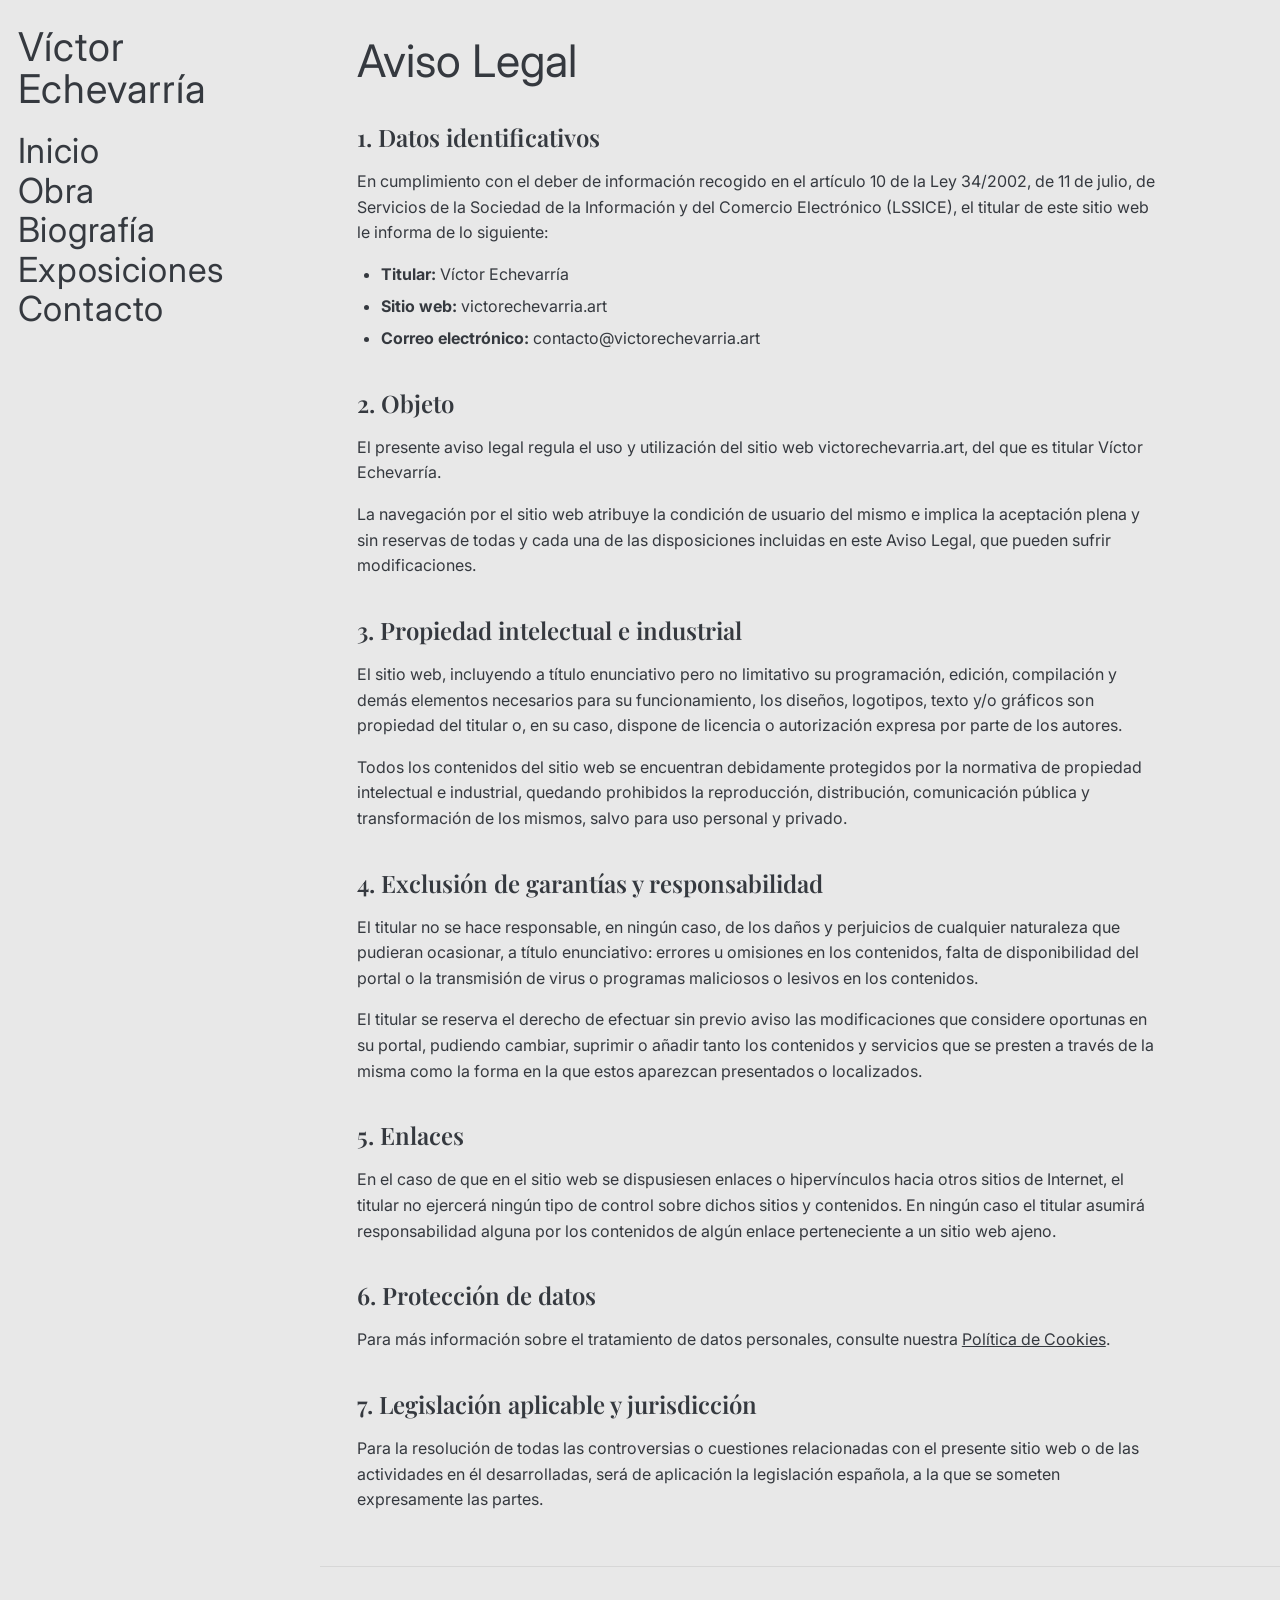
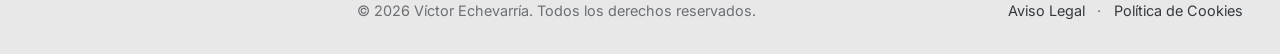
==== aviso-legal.html @ b408d559 "aviso legal y cookies" ====
<!doctype html>
<html lang="es">
<head>
  <meta charset="utf-8">
  <meta name="viewport" content="width=device-width, initial-scale=1">
  <title>Aviso Legal | Víctor Echevarría</title>
  <meta name="description" content="Aviso legal del sitio web de Víctor Echevarría.">
  <link rel="preconnect" href="https://fonts.googleapis.com">
  <link rel="preconnect" href="https://fonts.gstatic.com" crossorigin>
  <link href="https://fonts.googleapis.com/css2?family=Inter:wght@300;400;500&family=Playfair+Display:wght@500;700&display=swap" rel="stylesheet">
  <link rel="stylesheet" href="styles.css">
</head>
<body class="inner-page">
  <header class="site-header" id="top">
    <a class="brand" href="index.html" aria-label="Ir al inicio">
      <span class="brand-main">Víctor Echevarría</span>
    </a>

    <button class="menu-toggle" aria-expanded="false" aria-controls="menu">Menú</button>

    <nav id="menu" class="menu" aria-label="Principal">
      <a href="index.html">Inicio</a>
      <a href="obra.html">Obra</a>
      <a href="biografia.html">Biografía</a>
      <a href="exposiciones.html">Exposiciones</a>
      <a href="contacto.html">Contacto</a>
    </nav>
  </header>

  <main>
    <section class="section page-content legal-content">
      <h1 class="page-title">Aviso Legal</h1>
      
      <h2>1. Datos identificativos</h2>
      <p>En cumplimiento con el deber de información recogido en el artículo 10 de la Ley 34/2002, de 11 de julio, de Servicios de la Sociedad de la Información y del Comercio Electrónico (LSSICE), el titular de este sitio web le informa de lo siguiente:</p>
      <ul>
        <li><strong>Titular:</strong> Víctor Echevarría</li>
        <li><strong>Sitio web:</strong> victorechevarria.art</li>
        <li><strong>Correo electrónico:</strong> contacto@victorechevarria.art</li>
      </ul>

      <h2>2. Objeto</h2>
      <p>El presente aviso legal regula el uso y utilización del sitio web victorechevarria.art, del que es titular Víctor Echevarría.</p>
      <p>La navegación por el sitio web atribuye la condición de usuario del mismo e implica la aceptación plena y sin reservas de todas y cada una de las disposiciones incluidas en este Aviso Legal, que pueden sufrir modificaciones.</p>

      <h2>3. Propiedad intelectual e industrial</h2>
      <p>El sitio web, incluyendo a título enunciativo pero no limitativo su programación, edición, compilación y demás elementos necesarios para su funcionamiento, los diseños, logotipos, texto y/o gráficos son propiedad del titular o, en su caso, dispone de licencia o autorización expresa por parte de los autores.</p>
      <p>Todos los contenidos del sitio web se encuentran debidamente protegidos por la normativa de propiedad intelectual e industrial, quedando prohibidos la reproducción, distribución, comunicación pública y transformación de los mismos, salvo para uso personal y privado.</p>

      <h2>4. Exclusión de garantías y responsabilidad</h2>
      <p>El titular no se hace responsable, en ningún caso, de los daños y perjuicios de cualquier naturaleza que pudieran ocasionar, a título enunciativo: errores u omisiones en los contenidos, falta de disponibilidad del portal o la transmisión de virus o programas maliciosos o lesivos en los contenidos.</p>
      <p>El titular se reserva el derecho de efectuar sin previo aviso las modificaciones que considere oportunas en su portal, pudiendo cambiar, suprimir o añadir tanto los contenidos y servicios que se presten a través de la misma como la forma en la que estos aparezcan presentados o localizados.</p>

      <h2>5. Enlaces</h2>
      <p>En el caso de que en el sitio web se dispusiesen enlaces o hipervínculos hacia otros sitios de Internet, el titular no ejercerá ningún tipo de control sobre dichos sitios y contenidos. En ningún caso el titular asumirá responsabilidad alguna por los contenidos de algún enlace perteneciente a un sitio web ajeno.</p>

      <h2>6. Protección de datos</h2>
      <p>Para más información sobre el tratamiento de datos personales, consulte nuestra <a href="politica-cookies.html">Política de Cookies</a>.</p>

      <h2>7. Legislación aplicable y jurisdicción</h2>
      <p>Para la resolución de todas las controversias o cuestiones relacionadas con el presente sitio web o de las actividades en él desarrolladas, será de aplicación la legislación española, a la que se someten expresamente las partes.</p>
    </section>
  </main>

  <footer class="site-footer">
    <div class="footer-content">
      <p>&copy; 2026 Víctor Echevarría. Todos los derechos reservados.</p>
      <nav class="footer-links">
        <a href="aviso-legal.html">Aviso Legal</a>
        <span class="separator">·</span>
        <a href="politica-cookies.html">Política de Cookies</a>
      </nav>
    </div>
  </footer>

  <script src="script.js"></script>
</body>
</html>
---- styles.css ----
:root {
  --bg: #e8e8e8;
  --text: #35393f;
  --muted: #6b6f74;
  --active: #ff2828;
  --line: #d7d7d7;
  --sidebar-width: 320px;
}

* {
  box-sizing: border-box;
}

html {
  scroll-behavior: smooth;
}

body {
  margin: 0;
  font-family: "Inter", system-ui, -apple-system, Segoe UI, Roboto, sans-serif;
  color: var(--text);
  background: var(--bg);
  line-height: 1.6;
}

.inner-page {
  min-height: 100vh;
  display: flex;
  flex-direction: column;
}

.site-header {
  position: fixed;
  left: 0;
  top: 0;
  height: 100vh;
  width: var(--sidebar-width);
  z-index: 10;
  display: flex;
  flex-direction: column;
  align-items: flex-start;
  justify-content: flex-start;
  gap: 1.4rem;
  padding: 1.6rem 1.1rem;
  background: transparent;
  border: 0;
}

.home-page .site-header {
  width: var(--sidebar-width);
  color: var(--text);
}

.brand {
  text-decoration: none;
  color: inherit;
  display: grid;
}

.brand-main {
  font-family: "Inter", system-ui, -apple-system, Segoe UI, Roboto, sans-serif;
  font-size: clamp(2rem, 3.1vw, 2.6rem);
  font-weight: 400;
  letter-spacing: 0.02em;
  line-height: 1.06;
}

.brand-sub {
  font-size: 0.75rem;
  color: var(--muted);
}

.menu-toggle {
  display: none;
  font: inherit;
  border: 1px solid var(--line);
  background: transparent;
  color: inherit;
  padding: 0.45rem 0.8rem;
  cursor: pointer;
}

.home-page .menu-toggle {
  border: 1px solid var(--line);
  color: var(--text);
}

.menu {
  display: flex;
  flex-direction: column;
  gap: 0.05rem;
}

.menu a {
  text-decoration: none;
  color: inherit;
  font-size: clamp(1.55rem, 2.7vw, 3.05rem);
  font-weight: 400;
  line-height: 1.12;
  letter-spacing: 0.02em;
  position: relative;
}

.menu a::after {
  content: "";
  position: absolute;
  left: 0;
  bottom: -0.2rem;
  width: 100%;
  height: 1px;
  background: var(--text);
  transform: scaleX(0);
  transform-origin: left;
  transition: transform 0.2s ease;
}

.home-page .menu a::after {
  background: var(--text);
}

.menu a:hover::after,
.menu a:focus-visible::after {
  transform: scaleX(1);
}

.menu a.is-active {
  color: var(--active);
}

main {
  width: 100%;
  margin: 0;
}

.home-page main {
  width: 100%;
}

.inner-page main {
  flex: 1;
  margin-left: var(--sidebar-width);
  width: calc(100% - var(--sidebar-width));
}

.section {
  padding: 2.3rem 2.3rem;
  border-bottom: 0;
}

.hero {
  min-height: 78vh;
  display: grid;
  grid-template-columns: 1.2fr 1fr;
  gap: 2rem;
  align-items: center;
}

.hero-home {
  position: relative;
  min-height: 100vh;
}

.hero-home-image {
  width: 100%;
  height: 100vh;
  object-fit: cover;
  display: block;
}

.hero h1 {
  margin: 0;
  font-family: "Playfair Display", Georgia, serif;
  font-size: clamp(2.2rem, 7vw, 5rem);
  line-height: 1.05;
}

.subtitle {
  margin: 0.7rem 0;
  font-size: 1.1rem;
  color: var(--muted);
}

.intro {
  max-width: 40ch;
}

.intro-links {
  margin-top: 1.2rem;
}

.intro-links a {
  text-decoration: none;
  border-bottom: 1px solid var(--text);
}

.hero-image-wrapper {
  justify-self: end;
  width: min(520px, 100%);
  border: 1px solid var(--line);
  padding: 0.75rem;
  background: #ece8df;
}

.hero-image {
  display: block;
  width: 100%;
  height: auto;
}

h2 {
  margin-top: 0;
  font-family: "Playfair Display", Georgia, serif;
  font-size: clamp(1.7rem, 4vw, 2.6rem);
  font-weight: 600;
}

.page-content {
  min-height: 70vh;
  padding-top: 2.3rem;
}

.page-title {
  margin-top: 0;
  margin-bottom: 1.3rem;
  font-family: "Inter", system-ui, -apple-system, Segoe UI, Roboto, sans-serif;
  font-size: clamp(2rem, 4.3vw, 2.8rem);
  font-weight: 400;
  line-height: 1.1;
}

.works-grid {
  display: grid;
  grid-template-columns: repeat(3, 1fr);
  gap: 1rem;
}

.works-list {
  display: grid;
  grid-template-columns: repeat(auto-fit, minmax(220px, 1fr));
  gap: 1rem;
  align-items: start;
}

.work-item {
  display: contents;
}

.work-text h3 {
  margin: 0 0 0.35rem;
  font-size: 1.05rem;
  line-height: 1.2;
}

.work-text p {
  margin: 0;
}

.image-grid {
  display: grid;
  grid-template-columns: repeat(3, 1fr);
  gap: 1rem;
  margin-bottom: 1.4rem;
}

.image-card {
  margin: 0;
  border: 0;
  background: transparent;
  padding: 0;
}

.image-card img {
  width: 100%;
  height: 260px;
  object-fit: cover;
  display: block;
}

.feature-image {
  margin: 0 0 1.4rem;
  border: 0;
  background: transparent;
  padding: 0;
  width: min(760px, 100%);
}

.feature-image img {
  width: 100%;
  height: auto;
  display: block;
}

.feature-image-small {
  width: min(520px, 100%);
}

.split-layout {
  display: grid;
  grid-template-columns: minmax(280px, 44%) minmax(320px, 1fr);
  gap: 2rem;
  align-items: start;
}

.split-layout .feature-image {
  margin: 0;
  width: 100%;
}

.text-side {
  max-width: 72ch;
}

.text-side p {
  margin-top: 0;
  margin-bottom: 1.1rem;
}

.contact-info p {
  font-size: 1.08rem;
}

.exhibitions-content {
  max-width: 980px;
}

.exhibition-block {
  margin-bottom: 2.4rem;
  padding-bottom: 1.4rem;
  border-bottom: 1px solid var(--line);
}

.exhibition-block:last-child {
  border-bottom: 0;
  margin-bottom: 0;
  padding-bottom: 0;
}

.exhibition-title {
  margin: 0 0 0.8rem;
  font-size: clamp(1.4rem, 2.4vw, 2rem);
  font-weight: 500;
  line-height: 1.2;
}

.exhibition-subtitle {
  margin: 1.2rem 0 0.6rem;
  font-size: 1.05rem;
  font-weight: 500;
}

.exhibition-block p {
  margin: 0 0 0.65rem;
}

.works-grid article {
  border: 1px solid var(--line);
  padding: 1rem;
  background: rgba(255, 255, 255, 0.35);
}

.works-grid h3 {
  margin-top: 0;
  font-size: 1.05rem;
}

.biography p,
.contact p {
  max-width: 72ch;
}

a {
  color: inherit;
}

@media (max-width: 900px) {
  .site-header,
  .home-page .site-header {
    width: 100%;
    height: auto;
    position: sticky;
    flex-direction: row;
    align-items: center;
    justify-content: space-between;
    gap: 1rem;
    padding: 1rem 1.1rem;
    background: rgba(232, 232, 232, 0.96);
    border-bottom: 1px solid var(--line);
  }

  .inner-page main,
  .home-page main {
    margin-left: 0;
    width: 100%;
  }

  .brand-main {
    font-size: 1.55rem;
  }

  .menu a {
    font-size: 1.5rem;
  }

  .hero {
    grid-template-columns: 1fr;
    min-height: auto;
    padding-top: 2rem;
  }

  .hero-image-wrapper {
    justify-self: start;
  }

  .works-grid {
    grid-template-columns: 1fr;
  }

  .works-list {
    grid-template-columns: 1fr;
    gap: 1.1rem;
  }

  .work-item {
    display: grid;
    gap: 0.6rem;
  }

  .image-grid {
    grid-template-columns: 1fr;
  }

  .image-card img {
    height: 220px;
  }

  .split-layout {
    grid-template-columns: 1fr;
    gap: 1.2rem;
  }
}

@media (max-width: 720px) {
  .menu-toggle {
    display: inline-flex;
    align-items: center;
  }

  .menu {
    position: absolute;
    top: 100%;
    right: 1rem;
    left: 1rem;
    display: none;
    flex-direction: column;
    background: rgba(232, 232, 232, 0.98);
    border: 1px solid var(--line);
    padding: 0.9rem;
  }

  .home-page .menu {
    background: rgba(232, 232, 232, 0.98);
    border: 1px solid var(--line);
  }

  .menu.is-open {
    display: flex;
  }
}

/* Footer */
.site-footer {
  margin-top: auto;
  padding: 2rem 2.3rem;
  border-top: 1px solid var(--line);
  background: transparent;
}

.home-page .site-footer {
  margin-left: 0;
  width: 100%;
}

.inner-page .site-footer {
  margin-left: var(--sidebar-width);
  width: calc(100% - var(--sidebar-width));
}

.footer-content {
  display: flex;
  justify-content: space-between;
  align-items: center;
  flex-wrap: wrap;
  gap: 1rem;
  font-size: 0.9rem;
  color: var(--muted);
}

.footer-content p {
  margin: 0;
}

.footer-links {
  display: flex;
  align-items: center;
  gap: 0.8rem;
}

.footer-links a {
  text-decoration: none;
  color: var(--text);
  transition: color 0.2s ease;
}

.footer-links a:hover,
.footer-links a:focus-visible {
  color: var(--active);
}

.footer-links .separator {
  color: var(--muted);
}

.legal-content {
  max-width: 980px;
}

.legal-content h2 {
  margin-top: 2rem;
  margin-bottom: 0.8rem;
  font-size: 1.5rem;
}

.legal-content h3 {
  margin-top: 1.4rem;
  margin-bottom: 0.6rem;
  font-size: 1.15rem;
  font-weight: 500;
}

.legal-content p,
.legal-content ul {
  margin: 0 0 1rem;
  max-width: 80ch;
}

.legal-content ul {
  padding-left: 1.5rem;
}

.legal-content li {
  margin-bottom: 0.4rem;
}

@media (max-width: 900px) {
  .inner-page .site-footer,
  .home-page .site-footer {
    margin-left: 0;
    width: 100%;
  }

  .footer-content {
    flex-direction: column;
    text-align: center;
    gap: 0.8rem;
  }
}
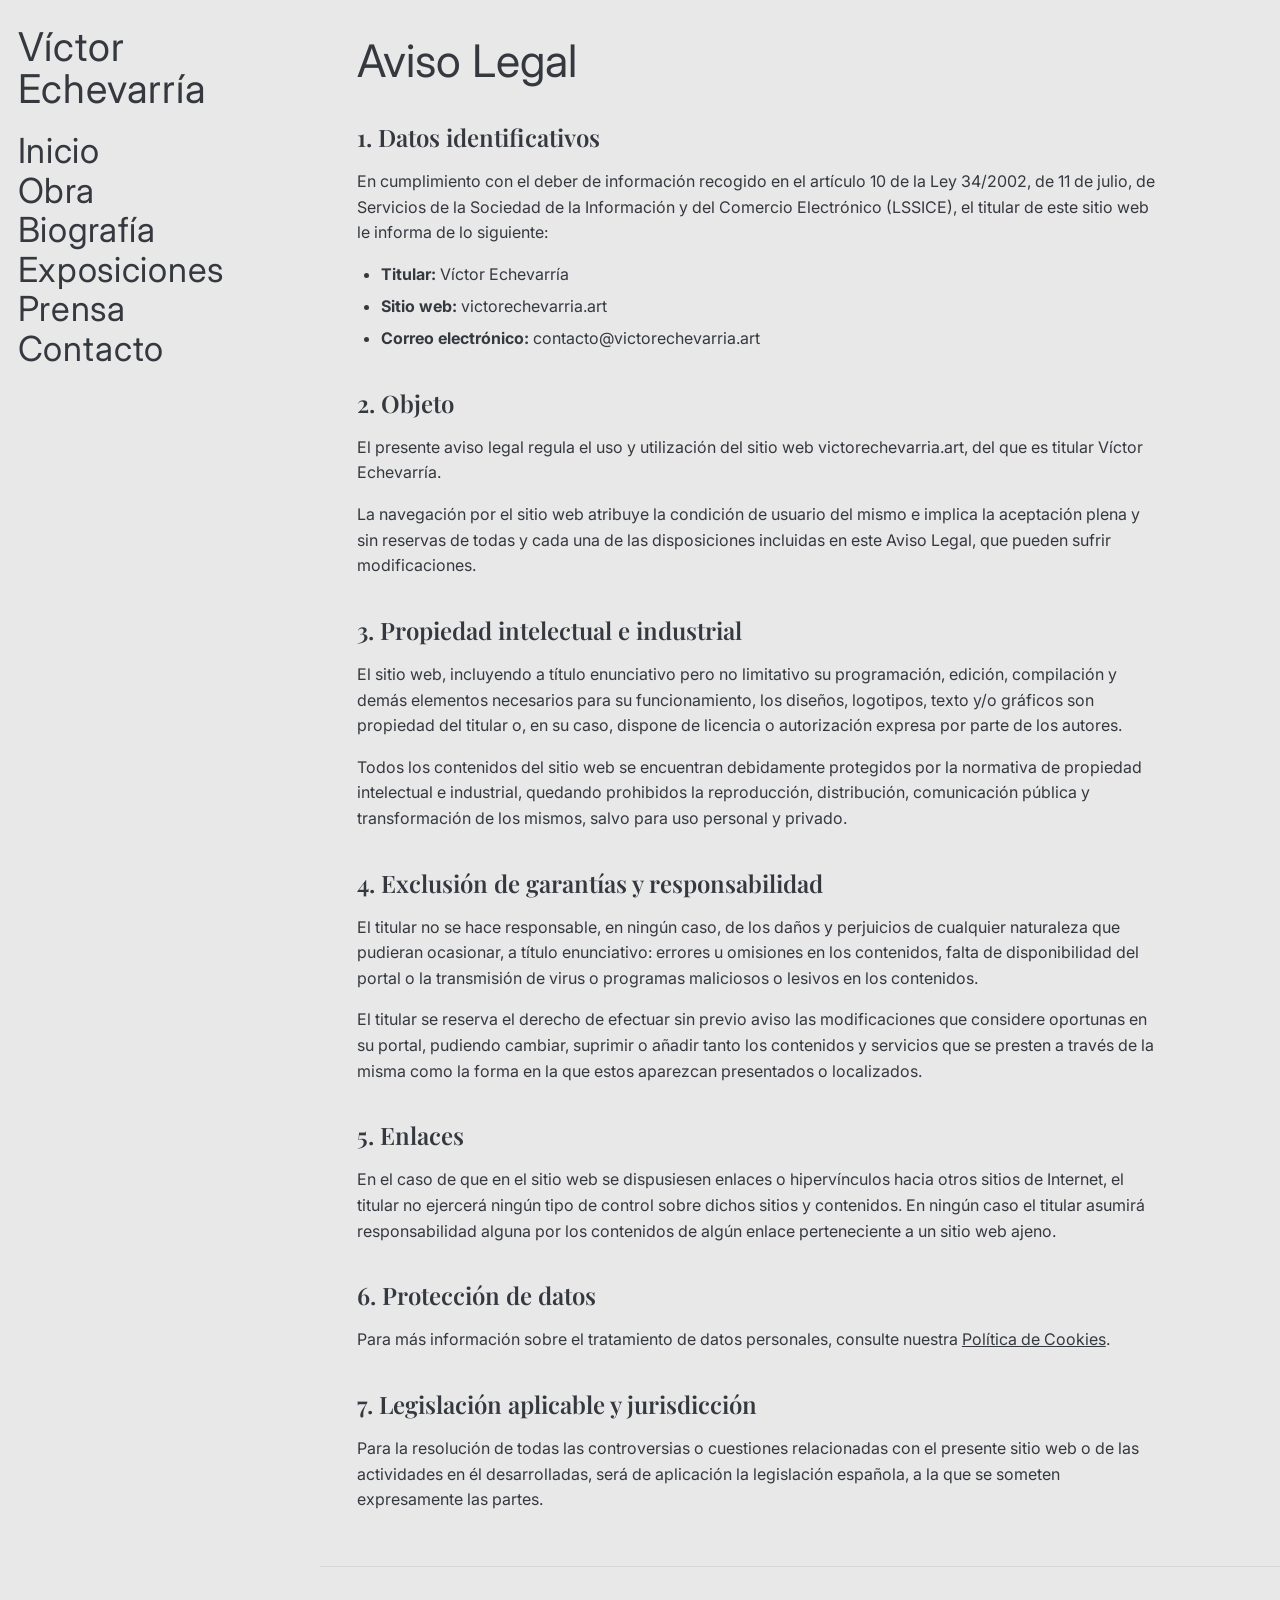
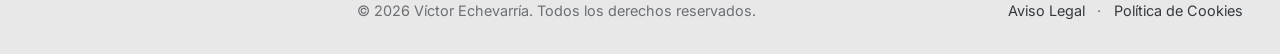
==== commit d7be0387: "seo, favicon y prensa" ====
--- a/aviso-legal.html
+++ b/aviso-legal.html
@@ -5,6 +5,8 @@
   <meta name="viewport" content="width=device-width, initial-scale=1">
   <title>Aviso Legal | Víctor Echevarría</title>
   <meta name="description" content="Aviso legal del sitio web de Víctor Echevarría.">
+  <link rel="icon" type="image/svg+xml" href="favicon.svg">
+  <link rel="icon" type="image/png" href="favicon.png">
   <link rel="preconnect" href="https://fonts.googleapis.com">
   <link rel="preconnect" href="https://fonts.gstatic.com" crossorigin>
   <link href="https://fonts.googleapis.com/css2?family=Inter:wght@300;400;500&family=Playfair+Display:wght@500;700&display=swap" rel="stylesheet">
@@ -23,6 +25,7 @@
       <a href="obra.html">Obra</a>
       <a href="biografia.html">Biografía</a>
       <a href="exposiciones.html">Exposiciones</a>
+      <a href="prensa.html">Prensa</a>
       <a href="contacto.html">Contacto</a>
     </nav>
   </header>
--- a/styles.css
+++ b/styles.css
@@ -551,6 +551,131 @@
   margin-bottom: 0.4rem;
 }
 
+/* Lightbox */
+.lightbox {
+  display: none;
+  position: fixed;
+  z-index: 9999;
+  top: 0;
+  left: 0;
+  width: 100%;
+  height: 100%;
+  background: rgba(0, 0, 0, 0.95);
+  align-items: center;
+  justify-content: center;
+  cursor: pointer;
+}
+
+.lightbox.is-open {
+  display: flex;
+}
+
+.lightbox-img {
+  max-width: 90%;
+  max-height: 90%;
+  object-fit: contain;
+  box-shadow: 0 8px 32px rgba(0, 0, 0, 0.5);
+  cursor: default;
+}
+
+.lightbox-close {
+  position: absolute;
+  top: 20px;
+  right: 30px;
+  font-size: 40px;
+  color: #fff;
+  background: none;
+  border: none;
+  cursor: pointer;
+  transition: opacity 0.2s;
+  padding: 0;
+  line-height: 1;
+  width: 40px;
+  height: 40px;
+  z-index: 10000;
+}
+
+.lightbox-close:hover {
+  opacity: 0.7;
+}
+
+.lightbox-trigger {
+  cursor: pointer;
+  transition: transform 0.2s, opacity 0.2s;
+}
+
+.lightbox-trigger:hover {
+  transform: scale(1.02);
+  opacity: 0.95;
+}
+
+/* Press page */
+.press-list {
+  max-width: 900px;
+}
+
+.press-item {
+  padding: 1.8rem 0;
+  border-bottom: 1px solid var(--line);
+}
+
+.press-item:last-child {
+  border-bottom: none;
+}
+
+.press-item h3 {
+  margin: 0 0 0.8rem;
+  font-family: "Playfair Display", Georgia, serif;
+  font-size: clamp(1.3rem, 2.4vw, 1.7rem);
+  font-weight: 600;
+  line-height: 1.2;
+}
+
+.press-excerpt {
+  margin: 0 0 0.6rem;
+  line-height: 1.6;
+  max-width: 72ch;
+}
+
+.press-meta {
+  margin: 0 0 0.8rem;
+  font-size: 0.9rem;
+  color: var(--muted);
+}
+
+.press-link {
+  display: inline-block;
+  text-decoration: none;
+  color: var(--text);
+  font-weight: 500;
+  border-bottom: 1px solid var(--text);
+  transition: color 0.2s, border-color 0.2s;
+}
+
+.press-link:hover,
+.press-link:focus-visible {
+  color: var(--active);
+  border-color: var(--active);
+}
+
+/* CV Download button */
+.btn-download {
+  display: inline-block;
+  padding: 0.75rem 1.5rem;
+  background: var(--text);
+  color: var(--bg);
+  text-decoration: none;
+  font-weight: 500;
+  border-radius: 4px;
+  transition: background 0.2s, transform 0.1s;
+}
+
+.btn-download:hover,
+.btn-download:focus-visible {
+  background: var(--active);
+  transform: translateY(-1px);
+}
+
 @media (max-width: 900px) {
   .inner-page .site-footer,
   .home-page .site-footer {
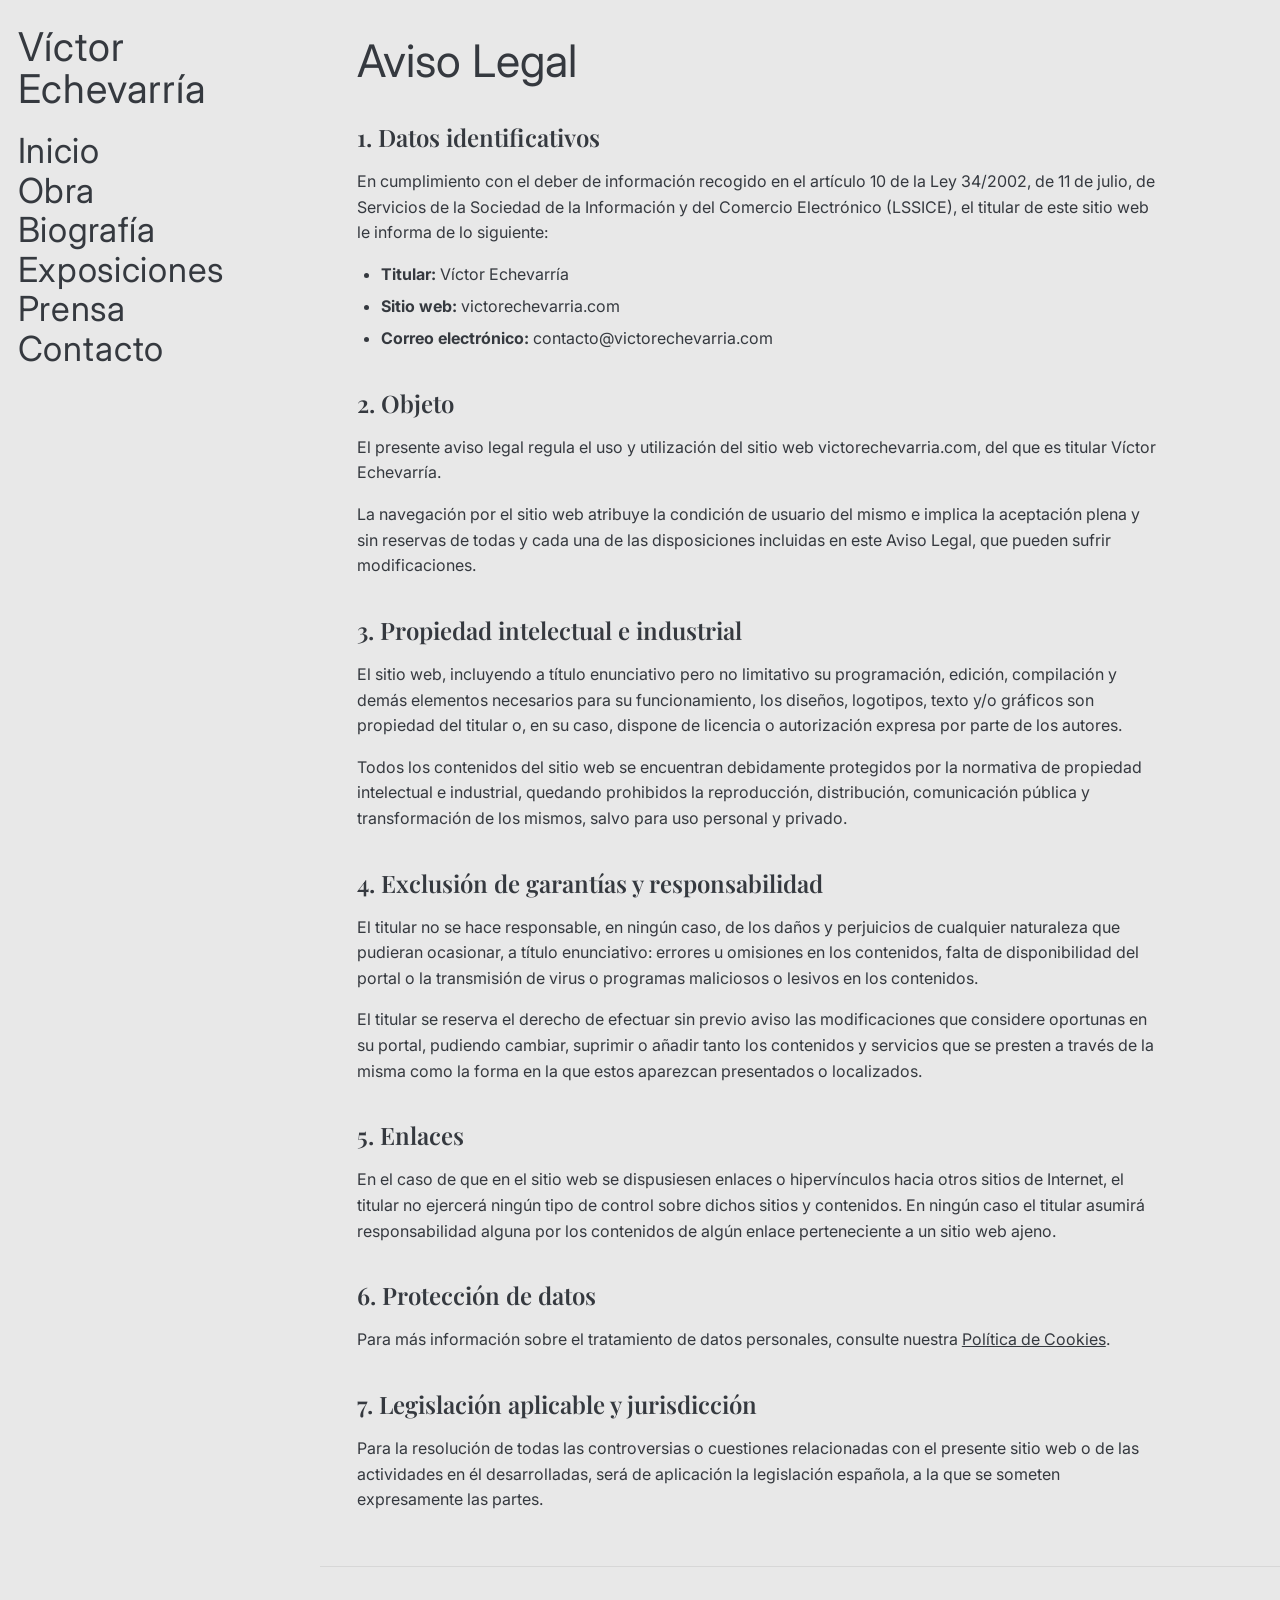
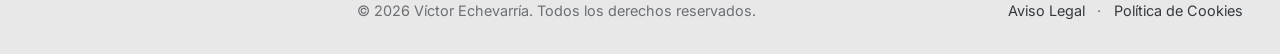
==== commit 1390dd99: "Añade segunda colección, nav de colecciones, prensa y limpieza de dominio - obra.html: reestructura " ====
--- a/aviso-legal.html
+++ b/aviso-legal.html
@@ -38,12 +38,12 @@
       <p>En cumplimiento con el deber de información recogido en el artículo 10 de la Ley 34/2002, de 11 de julio, de Servicios de la Sociedad de la Información y del Comercio Electrónico (LSSICE), el titular de este sitio web le informa de lo siguiente:</p>
       <ul>
         <li><strong>Titular:</strong> Víctor Echevarría</li>
-        <li><strong>Sitio web:</strong> victorechevarria.art</li>
-        <li><strong>Correo electrónico:</strong> contacto@victorechevarria.art</li>
+        <li><strong>Sitio web:</strong> victorechevarria.com</li>
+        <li><strong>Correo electrónico:</strong> contacto@victorechevarria.com</li>
       </ul>
 
       <h2>2. Objeto</h2>
-      <p>El presente aviso legal regula el uso y utilización del sitio web victorechevarria.art, del que es titular Víctor Echevarría.</p>
+      <p>El presente aviso legal regula el uso y utilización del sitio web victorechevarria.com, del que es titular Víctor Echevarría.</p>
       <p>La navegación por el sitio web atribuye la condición de usuario del mismo e implica la aceptación plena y sin reservas de todas y cada una de las disposiciones incluidas en este Aviso Legal, que pueden sufrir modificaciones.</p>
 
       <h2>3. Propiedad intelectual e industrial</h2>
--- a/styles.css
+++ b/styles.css
@@ -551,7 +551,7 @@
   margin-bottom: 0.4rem;
 }
 
-/* Lightbox */
+/* Lightbox Carrusel */
 .lightbox {
   display: none;
   position: fixed;
@@ -570,19 +570,66 @@
   display: flex;
 }
 
+.lightbox-container {
+  display: flex;
+  align-items: center;
+  justify-content: center;
+  gap: 2rem;
+  width: 100%;
+  max-width: 1200px;
+  padding: 0 1rem;
+}
+
+.lightbox-content {
+  display: flex;
+  flex-direction: column;
+  align-items: center;
+  gap: 1rem;
+  flex: 1;
+}
+
 .lightbox-img {
-  max-width: 90%;
-  max-height: 90%;
+  max-width: 100%;
+  max-height: 70vh;
   object-fit: contain;
   box-shadow: 0 8px 32px rgba(0, 0, 0, 0.5);
   cursor: default;
+  border-radius: 4px;
+}
+
+.lightbox-info {
+  text-align: center;
+  color: #fff;
+  max-width: 500px;
+}
+
+.lightbox-title {
+  margin: 0 0 0.6rem;
+  font-family: "Playfair Display", Georgia, serif;
+  font-size: 1.6rem;
+  font-weight: 600;
+  line-height: 1.2;
+}
+
+.lightbox-description {
+  margin: 0 0 1rem;
+  font-size: 0.95rem;
+  line-height: 1.6;
+  color: #ddd;
+}
+
+.lightbox-counter {
+  display: inline-block;
+  font-size: 0.85rem;
+  color: #999;
+  margin-top: 0.5rem;
 }
 
 .lightbox-close {
   position: absolute;
   top: 20px;
   right: 30px;
-  font-size: 40px;
+  font-size: 36px;
   color: #fff;
   background: none;
   border: none;
@@ -593,10 +640,40 @@
   width: 40px;
   height: 40px;
   z-index: 10000;
+  display: flex;
+  align-items: center;
+  justify-content: center;
 }
 
 .lightbox-close:hover {
   opacity: 0.7;
+}
+
+.lightbox-nav {
+  background: rgba(255, 255, 255, 0.15);
+  border: 1px solid rgba(255, 255, 255, 0.25);
+  color: #fff;
+  font-size: 28px;
+  width: 50px;
+  height: 50px;
+  border-radius: 4px;
+  cursor: pointer;
+  transition: all 0.2s;
+  display: flex;
+  align-items: center;
+  justify-content: center;
+  flex-shrink: 0;
+}
+
+.lightbox-nav:hover:not(:disabled) {
+  background: rgba(255, 255, 255, 0.25);
+  border-color: rgba(255, 255, 255, 0.4);
+  transform: scale(1.05);
+}
+
+.lightbox-nav:disabled {
+  opacity: 0.3;
+  cursor: not-allowed;
 }
 
 .lightbox-trigger {
@@ -607,6 +684,29 @@
 .lightbox-trigger:hover {
   transform: scale(1.02);
   opacity: 0.95;
+}
+
+@media (max-width: 768px) {
+  .lightbox-container {
+    flex-direction: column;
+    gap: 1.5rem;
+  }
+  
+  .lightbox-nav {
+    width: 40px;
+    height: 40px;
+    font-size: 20px;
+  }
+  
+  .lightbox-img {
+    max-height: 50vh;
+  }
+  
+  .lightbox-close {
+    top: 10px;
+    right: 10px;
+    font-size: 32px;
+  }
 }
 
 /* Press page */
@@ -666,14 +766,12 @@
   color: var(--bg);
   text-decoration: none;
   font-weight: 500;
-  border-radius: 4px;
-  transition: background 0.2s, transform 0.1s;
+  transition: background 0.2s;
 }
 
 .btn-download:hover,
 .btn-download:focus-visible {
   background: var(--active);
-  transform: translateY(-1px);
 }
 
 @media (max-width: 900px) {
@@ -688,4 +786,427 @@
     text-align: center;
     gap: 0.8rem;
   }
+}
+
+/* ============================================================
+   COLLECTION PAGE — Lo que queda del mar…
+   ============================================================ */
+
+.collection-page {
+  padding-top: 2.3rem;
+}
+
+.collection-header {
+  margin-bottom: 3rem;
+  padding-bottom: 2rem;
+  border-bottom: 1px solid var(--line);
+  max-width: 820px;
+}
+
+.collection-title {
+  margin: 0 0 0.75rem;
+  font-family: "Playfair Display", Georgia, serif;
+  font-size: clamp(2rem, 4vw, 3.2rem);
+  font-weight: 500;
+  line-height: 1.15;
+}
+
+.collection-meta {
+  margin: 0 0 0.9rem;
+  font-size: 0.78rem;
+  text-transform: uppercase;
+  letter-spacing: 0.1em;
+  color: var(--muted);
+}
+
+.collection-desc {
+  margin: 0;
+  font-size: 0.97rem;
+  line-height: 1.75;
+  color: var(--muted);
+  max-width: 60ch;
+}
+
+/* Grid */
+.obras-grid {
+  display: grid;
+  grid-template-columns: repeat(3, 1fr);
+  gap: 3.5rem 2rem;
+}
+
+.obra-card {
+  display: flex;
+  flex-direction: column;
+}
+
+/* Image button */
+.obra-img-btn {
+  all: unset;
+  display: block;
+  cursor: zoom-in;
+  overflow: hidden;
+  background: #ece9e4;
+}
+
+.obra-img-btn img {
+  width: 100%;
+  height: auto;
+  display: block;
+  transition: transform 0.4s ease, opacity 0.3s ease;
+}
+
+.obra-img-btn:hover img,
+.obra-img-btn:focus-visible img {
+  transform: scale(1.03);
+  opacity: 0.9;
+}
+
+.obra-img-btn:focus-visible {
+  outline: 2px solid var(--active);
+  outline-offset: 2px;
+}
+
+/* Info block */
+.obra-info {
+  padding: 0.85rem 0 0;
+  display: flex;
+  flex-direction: column;
+  flex: 1;
+}
+
+.obra-titulo {
+  margin: 0 0 0.15rem;
+  font-family: "Inter", system-ui, sans-serif;
+  font-size: 0.93rem;
+  font-weight: 500;
+  letter-spacing: 0.01em;
+}
+
+.obra-tecnica {
+  margin: 0 0 0.2rem;
+  font-size: 0.78rem;
+  color: var(--muted);
+  text-transform: uppercase;
+  letter-spacing: 0.06em;
+}
+
+.obra-meta {
+  margin: 0 0 0.8rem;
+  font-size: 0.78rem;
+  color: var(--muted);
+}
+
+.obra-compra {
+  margin-top: auto;
+  display: flex;
+  align-items: center;
+  justify-content: space-between;
+  gap: 0.5rem;
+  padding-top: 0.65rem;
+  border-top: 1px solid var(--line);
+}
+
+.obra-precio {
+  font-size: 0.93rem;
+  font-weight: 500;
+  letter-spacing: 0.01em;
+}
+
+.btn-consultar {
+  display: inline-flex;
+  align-items: center;
+  padding: 0.38rem 0.9rem;
+  border: 1px solid var(--text);
+  background: transparent;
+  color: var(--text);
+  font: inherit;
+  font-size: 0.76rem;
+  letter-spacing: 0.04em;
+  cursor: pointer;
+  transition: background 0.2s, color 0.2s;
+  white-space: nowrap;
+}
+
+.btn-consultar:hover,
+.btn-consultar:focus-visible {
+  background: var(--text);
+  color: var(--bg);
+}
+
+/* Sold state */
+.is-vendida .obra-img-btn {
+  cursor: zoom-in;
+}
+
+.is-vendida .obra-img-btn img {
+  filter: grayscale(35%);
+  opacity: 0.72;
+}
+
+.is-vendida .obra-img-btn:hover img {
+  transform: scale(1.03);
+  opacity: 0.65;
+}
+
+.obra-precio del {
+  color: var(--muted);
+  font-weight: 400;
+}
+
+.badge-vendida {
+  display: inline-block;
+  font-size: 0.7rem;
+  text-transform: uppercase;
+  letter-spacing: 0.1em;
+  color: var(--muted);
+  border: 1px solid var(--line);
+  padding: 0.22rem 0.6rem;
+  white-space: nowrap;
+}
+
+/* ============================================================
+   MODAL — Consulta de obra
+   ============================================================ */
+
+.modal {
+  display: none;
+  position: fixed;
+  inset: 0;
+  z-index: 9998;
+  align-items: center;
+  justify-content: center;
+  padding: 1rem;
+}
+
+.modal.is-open {
+  display: flex;
+}
+
+.modal-backdrop {
+  position: absolute;
+  inset: 0;
+  background: rgba(0, 0, 0, 0.6);
+}
+
+.modal-dialog {
+  position: relative;
+  background: var(--bg);
+  width: min(500px, 100%);
+  padding: 2.2rem 2rem;
+  max-height: 90vh;
+  overflow-y: auto;
+  z-index: 1;
+}
+
+.modal-close {
+  position: absolute;
+  top: 0.9rem;
+  right: 1rem;
+  background: none;
+  border: none;
+  font-size: 1.5rem;
+  line-height: 1;
+  cursor: pointer;
+  color: var(--muted);
+  padding: 0.3rem;
+  transition: color 0.2s;
+}
+
+.modal-close:hover {
+  color: var(--text);
+}
+
+.modal-titulo {
+  margin: 0 0 0.25rem;
+  font-family: "Inter", system-ui, sans-serif;
+  font-size: 1.2rem;
+  font-weight: 500;
+  padding-right: 2rem;
+}
+
+.modal-obra-ref {
+  margin: 0 0 1.8rem;
+  font-size: 0.82rem;
+  color: var(--muted);
+  font-style: italic;
+}
+
+.form-group {
+  margin-bottom: 1rem;
+}
+
+.form-group label {
+  display: block;
+  font-size: 0.8rem;
+  font-weight: 500;
+  letter-spacing: 0.04em;
+  text-transform: uppercase;
+  margin-bottom: 0.35rem;
+}
+
+.label-optional {
+  font-weight: 400;
+  text-transform: none;
+  letter-spacing: 0;
+  color: var(--muted);
+}
+
+.form-group input,
+.form-group textarea {
+  width: 100%;
+  padding: 0.65rem 0.75rem;
+  border: 1px solid var(--line);
+  background: #fff;
+  font: inherit;
+  font-size: 0.9rem;
+  color: var(--text);
+  appearance: none;
+  border-radius: 0;
+  transition: border-color 0.2s;
+}
+
+.form-group input:focus,
+.form-group textarea:focus {
+  outline: none;
+  border-color: var(--text);
+}
+
+.form-group textarea {
+  resize: vertical;
+  min-height: 90px;
+}
+
+.btn-submit {
+  width: 100%;
+  padding: 0.85rem;
+  margin-top: 0.25rem;
+  background: var(--text);
+  color: var(--bg);
+  border: none;
+  font: inherit;
+  font-size: 0.88rem;
+  font-weight: 500;
+  letter-spacing: 0.04em;
+  cursor: pointer;
+  transition: background 0.2s;
+}
+
+.btn-submit:hover {
+  background: var(--active);
+}
+
+.form-note {
+  margin: 0.8rem 0 0;
+  font-size: 0.75rem;
+  color: var(--muted);
+  text-align: center;
+}
+
+.modal-success {
+  padding: 2rem 0 1rem;
+  text-align: center;
+}
+
+.modal-success-msg {
+  margin: 0;
+  font-size: 0.95rem;
+  line-height: 1.7;
+  color: var(--muted);
+}
+
+/* ============================================================
+   Obra page — colecciones nav
+   ============================================================ */
+
+.sr-only {
+  position: absolute;
+  width: 1px;
+  height: 1px;
+  padding: 0;
+  margin: -1px;
+  overflow: hidden;
+  clip: rect(0, 0, 0, 0);
+  white-space: nowrap;
+  border: 0;
+}
+
+.obra-page {
+  max-width: 1200px;
+}
+
+.colecciones-nav {
+  display: flex;
+  align-items: baseline;
+  flex-wrap: wrap;
+  gap: 0.3rem 0;
+  margin-bottom: 2.5rem;
+  border-bottom: 1px solid var(--line);
+  padding-bottom: 1.5rem;
+}
+
+.coleccion-sep {
+  padding: 0 1rem;
+  color: var(--line);
+  font-size: 1.6rem;
+  line-height: 1;
+}
+
+.coleccion-btn {
+  all: unset;
+  cursor: pointer;
+  font-family: "Playfair Display", Georgia, serif;
+  font-size: clamp(1.1rem, 2vw, 1.7rem);
+  font-weight: 500;
+  color: var(--muted);
+  transition: color 0.2s;
+  display: inline-flex;
+  flex-direction: column;
+  gap: 0.15rem;
+}
+
+.coleccion-btn:hover {
+  color: var(--text);
+}
+
+.coleccion-btn.is-active {
+  color: var(--text);
+}
+
+.coleccion-nav-year {
+  font-family: "Inter", sans-serif;
+  font-size: 0.7rem;
+  text-transform: uppercase;
+  letter-spacing: 0.08em;
+  color: var(--muted);
+}
+
+.coleccion-btn.is-active .coleccion-nav-year {
+  color: var(--active);
+}
+
+/* ============================================================
+   Responsive — obras grid
+   ============================================================ */
+
+@media (max-width: 1100px) {
+  .obras-grid {
+    grid-template-columns: repeat(2, 1fr);
+    gap: 2.5rem 1.8rem;
+  }
+}
+
+@media (max-width: 600px) {
+  .obras-grid {
+    grid-template-columns: 1fr;
+    gap: 2.5rem;
+  }
+
+  .collection-header {
+    margin-bottom: 2rem;
+    padding-bottom: 1.5rem;
+  }
+
+  .modal-dialog {
+    padding: 1.6rem 1.2rem;
+  }
 }
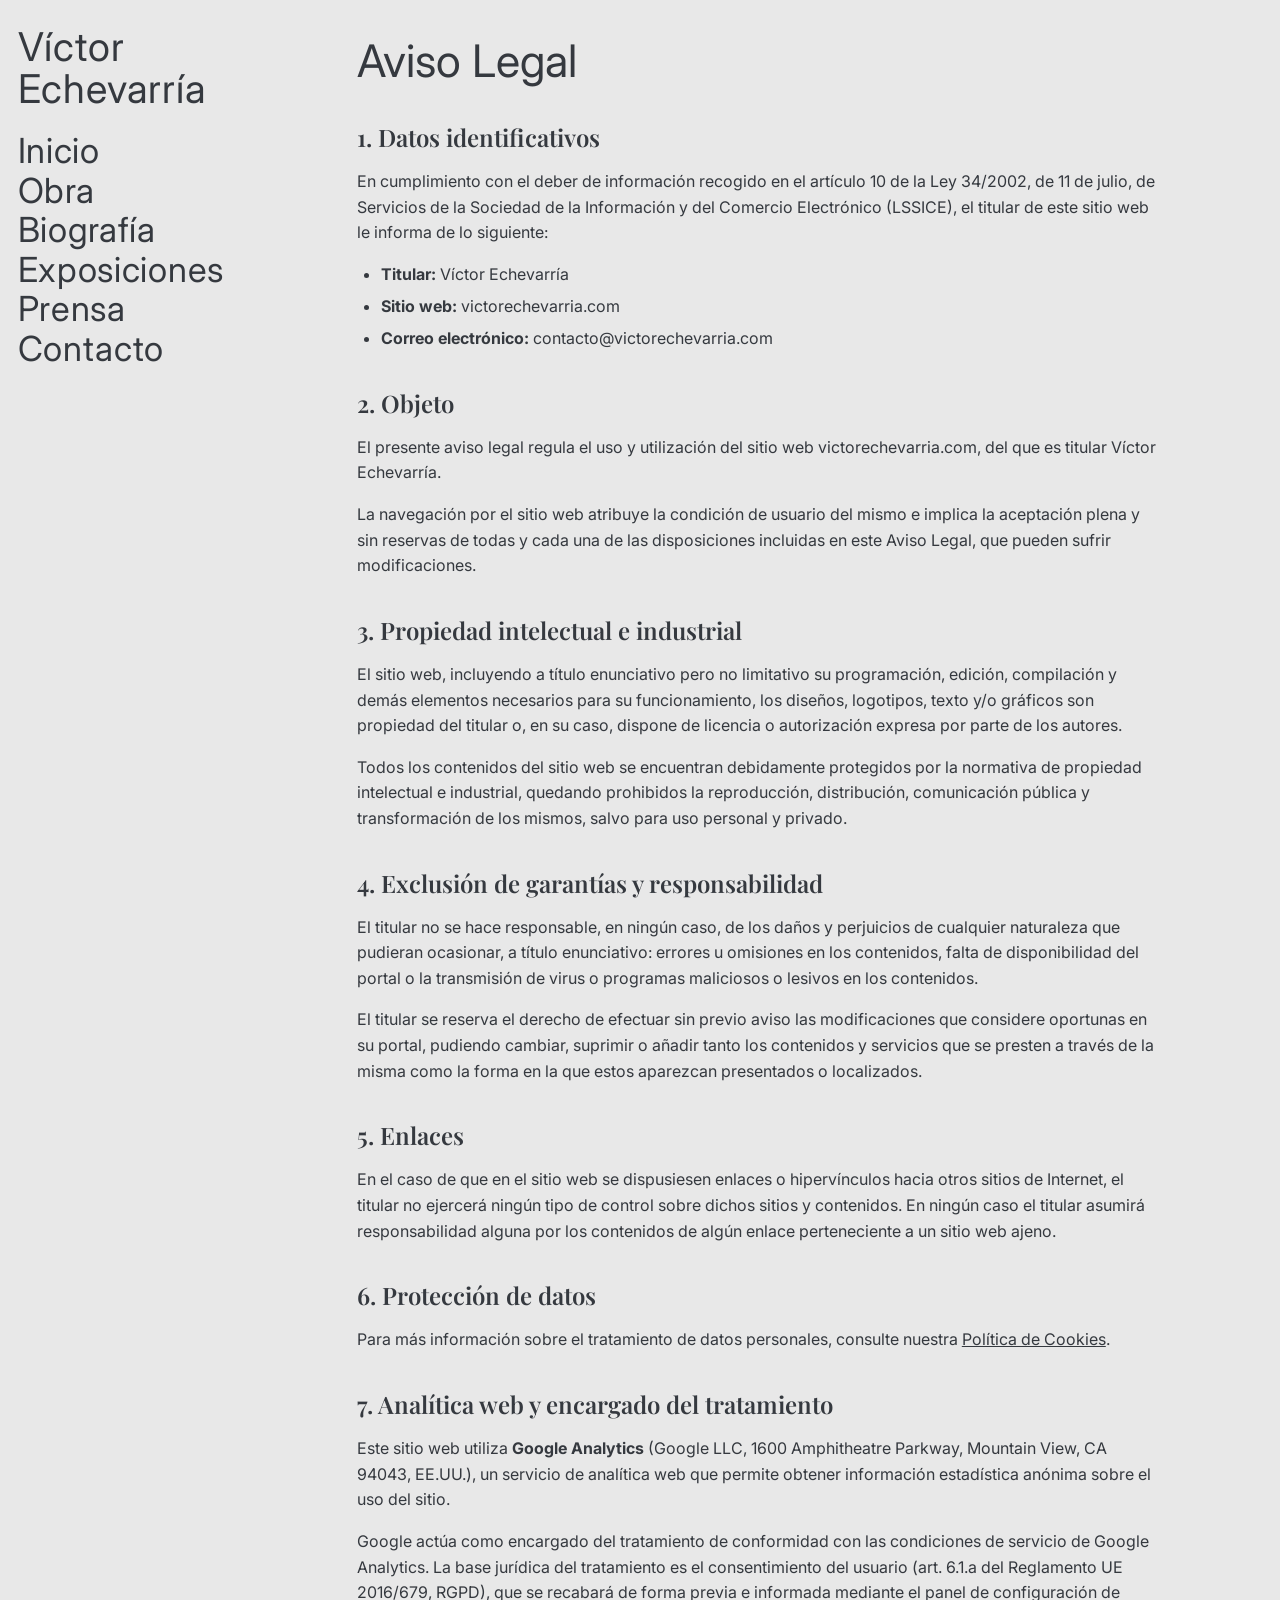
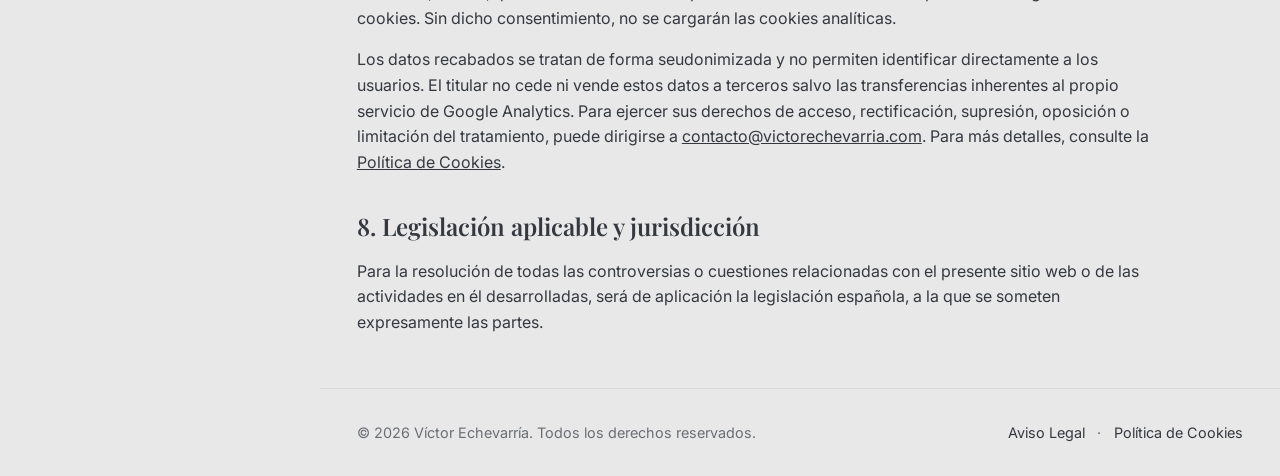
==== commit 9ee8f35c: "Audit improvements: SEO, legal compliance, UX and contact form - Add meta author, canonical, OG and " ====
--- a/aviso-legal.html
+++ b/aviso-legal.html
@@ -4,9 +4,19 @@
   <meta charset="utf-8">
   <meta name="viewport" content="width=device-width, initial-scale=1">
   <title>Aviso Legal | Víctor Echevarría</title>
+  <meta name="author" content="Víctor Echevarría">
   <meta name="description" content="Aviso legal del sitio web de Víctor Echevarría.">
   <link rel="icon" type="image/svg+xml" href="favicon.svg">
   <link rel="icon" type="image/png" href="favicon.png">
+  <link rel="canonical" href="https://a1varogiz.github.io/vetxebaweb/aviso-legal.html">
+  <meta property="og:title" content="Aviso Legal | Víctor Echevarría">
+  <meta property="og:description" content="Aviso legal del sitio web de Víctor Echevarría, pintor.">
+  <meta property="og:type" content="website">
+  <meta property="og:url" content="https://a1varogiz.github.io/vetxebaweb/aviso-legal.html">
+  <meta property="og:image" content="https://a1varogiz.github.io/vetxebaweb/img/home.jpg">
+  <meta property="og:image:alt" content="Víctor Echevarría, pintor">
+  <meta name="twitter:card" content="summary">
+  <meta name="twitter:image" content="https://a1varogiz.github.io/vetxebaweb/img/home.jpg">
   <link rel="preconnect" href="https://fonts.googleapis.com">
   <link rel="preconnect" href="https://fonts.gstatic.com" crossorigin>
   <link href="https://fonts.googleapis.com/css2?family=Inter:wght@300;400;500&family=Playfair+Display:wght@500;700&display=swap" rel="stylesheet">
@@ -18,7 +28,13 @@
       <span class="brand-main">Víctor Echevarría</span>
     </a>
 
-    <button class="menu-toggle" aria-expanded="false" aria-controls="menu">Menú</button>
+    <button class="menu-toggle" aria-expanded="false" aria-controls="menu" aria-label="Abrir menú">
+      <svg class="hamburger" width="24" height="16" viewBox="0 0 24 16" fill="none" aria-hidden="true">
+        <rect width="24" height="1.5" rx="0.75" fill="currentColor"/>
+        <rect y="7.25" width="24" height="1.5" rx="0.75" fill="currentColor"/>
+        <rect y="14.5" width="24" height="1.5" rx="0.75" fill="currentColor"/>
+      </svg>
+    </button>
 
     <nav id="menu" class="menu" aria-label="Principal">
       <a href="index.html">Inicio</a>
@@ -60,14 +76,19 @@
       <h2>6. Protección de datos</h2>
       <p>Para más información sobre el tratamiento de datos personales, consulte nuestra <a href="politica-cookies.html">Política de Cookies</a>.</p>
 
-      <h2>7. Legislación aplicable y jurisdicción</h2>
+      <h2>7. Analítica web y encargado del tratamiento</h2>
+      <p>Este sitio web utiliza <strong>Google Analytics</strong> (Google LLC, 1600 Amphitheatre Parkway, Mountain View, CA 94043, EE.UU.), un servicio de analítica web que permite obtener información estadística anónima sobre el uso del sitio.</p>
+      <p>Google actúa como encargado del tratamiento de conformidad con las condiciones de servicio de Google Analytics. La base jurídica del tratamiento es el consentimiento del usuario (art. 6.1.a del Reglamento UE 2016/679, RGPD), que se recabará de forma previa e informada mediante el panel de configuración de cookies. Sin dicho consentimiento, no se cargarán las cookies analíticas.</p>
+      <p>Los datos recabados se tratan de forma seudonimizada y no permiten identificar directamente a los usuarios. El titular no cede ni vende estos datos a terceros salvo las transferencias inherentes al propio servicio de Google Analytics. Para ejercer sus derechos de acceso, rectificación, supresión, oposición o limitación del tratamiento, puede dirigirse a <a href="mailto:contacto@victorechevarria.com">contacto@victorechevarria.com</a>. Para más detalles, consulte la <a href="politica-cookies.html">Política de Cookies</a>.</p>
+
+      <h2>8. Legislación aplicable y jurisdicción</h2>
       <p>Para la resolución de todas las controversias o cuestiones relacionadas con el presente sitio web o de las actividades en él desarrolladas, será de aplicación la legislación española, a la que se someten expresamente las partes.</p>
     </section>
   </main>
 
   <footer class="site-footer">
     <div class="footer-content">
-      <p>&copy; 2026 Víctor Echevarría. Todos los derechos reservados.</p>
+      <p>&copy; <span class="footer-year"></span> Víctor Echevarría. Todos los derechos reservados.</p>
       <nav class="footer-links">
         <a href="aviso-legal.html">Aviso Legal</a>
         <span class="separator">·</span>
--- a/styles.css
+++ b/styles.css
@@ -72,16 +72,15 @@
 
 .menu-toggle {
   display: none;
-  font: inherit;
-  border: 1px solid var(--line);
   background: transparent;
+  border: none;
+  padding: 0.3rem;
+  cursor: pointer;
   color: inherit;
-  padding: 0.45rem 0.8rem;
-  cursor: pointer;
+  line-height: 0;
 }
 
 .home-page .menu-toggle {
-  border: 1px solid var(--line);
   color: var(--text);
 }
 
@@ -350,6 +349,24 @@
 
 .exhibition-block p {
   margin: 0 0 0.65rem;
+}
+
+.exhibition-link {
+  display: inline-block;
+  margin-top: 0.8rem;
+  font-size: 0.83rem;
+  font-weight: 500;
+  letter-spacing: 0.04em;
+  color: var(--text);
+  text-decoration: none;
+  border-bottom: 1px solid var(--text);
+  padding-bottom: 0.1rem;
+  transition: color 0.2s, border-color 0.2s;
+}
+
+.exhibition-link:hover {
+  color: var(--active);
+  border-color: var(--active);
 }
 
 .works-grid article {
@@ -1134,54 +1151,185 @@
   max-width: 1200px;
 }
 
-.colecciones-nav {
-  display: flex;
-  align-items: baseline;
-  flex-wrap: wrap;
-  gap: 0.3rem 0;
-  margin-bottom: 2.5rem;
+/* ============================================================
+   Colecciones — selector desplegable
+   ============================================================ */
+
+.colecciones-selector {
+  position: relative;
+  margin-bottom: 3rem;
+}
+
+/* ----- Trigger ----- */
+
+.colecciones-trigger {
+  /* reset: sin all:unset para fiabilidad cross-browser */
+  -webkit-appearance: none;
+  appearance: none;
+  background: transparent;
+  border: none;
+  border-top: 1px solid var(--line);
   border-bottom: 1px solid var(--line);
-  padding-bottom: 1.5rem;
-}
-
-.coleccion-sep {
-  padding: 0 1rem;
-  color: var(--line);
-  font-size: 1.6rem;
-  line-height: 1;
-}
-
-.coleccion-btn {
-  all: unset;
+  border-radius: 0;
+  box-shadow: none;
+  outline: none;
+
+  /* layout */
+  display: flex;
+  align-items: center;
+  gap: 0.8rem;
+  width: 100%;
+  box-sizing: border-box;
+  padding: 0.8rem 0;
+
+  /* tipo */
+  font-family: inherit;
+  font-size: inherit;
+  line-height: inherit;
+  color: inherit;
+  text-align: left;
+
   cursor: pointer;
+  transition: border-color 0.2s;
+}
+
+.colecciones-trigger:hover,
+.colecciones-trigger[aria-expanded="true"] {
+  border-color: var(--text);
+}
+
+.trigger-label {
+  font-family: "Inter", sans-serif;
+  font-size: 0.65rem;
+  font-weight: 500;
+  text-transform: uppercase;
+  letter-spacing: 0.13em;
+  color: var(--muted);
+  flex-shrink: 0;
+}
+
+.trigger-rule {
+  width: 1px;
+  height: 0.85rem;
+  background: var(--line);
+  flex-shrink: 0;
+}
+
+.trigger-title {
   font-family: "Playfair Display", Georgia, serif;
-  font-size: clamp(1.1rem, 2vw, 1.7rem);
+  font-size: 1rem;
   font-weight: 500;
-  color: var(--muted);
-  transition: color 0.2s;
-  display: inline-flex;
-  flex-direction: column;
-  gap: 0.15rem;
-}
-
-.coleccion-btn:hover {
   color: var(--text);
-}
-
-.coleccion-btn.is-active {
-  color: var(--text);
-}
-
-.coleccion-nav-year {
+  flex: 1;
+  min-width: 0;
+  white-space: nowrap;
+  overflow: hidden;
+  text-overflow: ellipsis;
+}
+
+.trigger-year {
   font-family: "Inter", sans-serif;
   font-size: 0.7rem;
+  letter-spacing: 0.04em;
+  color: var(--active);
+  flex-shrink: 0;
+}
+
+.trigger-chevron {
+  flex-shrink: 0;
+  color: var(--muted);
+  transition: transform 0.22s ease;
+  display: flex;
+  align-items: center;
+  line-height: 1;
+}
+
+.colecciones-trigger[aria-expanded="true"] .trigger-chevron {
+  transform: rotate(180deg);
+}
+
+/* ----- Panel ----- */
+
+.colecciones-panel {
+  position: absolute;
+  top: 100%;
+  left: 0;
+  right: 0;
+  background: var(--bg);
+  border-left: 1px solid var(--text);
+  border-right: 1px solid var(--text);
+  border-bottom: 1px solid var(--text);
+  z-index: 30;
+  list-style: none;
+  margin: 0;
+  padding: 0.3rem 0;
+  max-height: 300px;
+  overflow-y: auto;
+}
+
+.colecciones-panel[hidden] {
+  display: none;
+}
+
+/* ----- Items del panel ----- */
+
+.coleccion-item {
+  /* reset explícito */
+  -webkit-appearance: none;
+  appearance: none;
+  background: transparent;
+  border: none;
+  border-left: 2px solid transparent;
+  border-radius: 0;
+  box-shadow: none;
+  outline: none;
+
+  /* layout */
+  display: flex;
+  align-items: baseline;
+  gap: 1.2rem;
+  width: 100%;
+  box-sizing: border-box;
+  padding: 0.55rem 1rem 0.55rem 0.85rem;
+
+  /* tipo */
+  font-family: inherit;
+  font-size: inherit;
+  color: inherit;
+  text-align: left;
+
+  cursor: pointer;
+  transition: background 0.12s, border-color 0.12s;
+}
+
+.coleccion-item:hover {
+  background: rgba(0, 0, 0, 0.04);
+}
+
+.coleccion-item.is-active {
+  border-left-color: var(--active);
+}
+
+.coleccion-item-year {
+  font-family: "Inter", sans-serif;
+  font-size: 0.67rem;
   text-transform: uppercase;
-  letter-spacing: 0.08em;
-  color: var(--muted);
-}
-
-.coleccion-btn.is-active .coleccion-nav-year {
+  letter-spacing: 0.06em;
+  color: var(--muted);
+  flex-shrink: 0;
+  min-width: 5rem;
+}
+
+.coleccion-item.is-active .coleccion-item-year {
   color: var(--active);
+}
+
+.coleccion-item-name {
+  font-family: "Playfair Display", Georgia, serif;
+  font-size: 0.92rem;
+  color: var(--text);
+  line-height: 1.4;
+  text-align: left;
 }
 
 /* ============================================================
@@ -1209,4 +1357,56 @@
   .modal-dialog {
     padding: 1.6rem 1.2rem;
   }
+}
+
+/* ============================================================
+   Contact page — inline form
+   ============================================================ */
+
+.form-group select {
+  width: 100%;
+  padding: 0.65rem 0.75rem;
+  border: 1px solid var(--line);
+  background: #fff;
+  font: inherit;
+  font-size: 0.9rem;
+  color: var(--text);
+  appearance: none;
+  border-radius: 0;
+  transition: border-color 0.2s;
+  cursor: pointer;
+}
+
+.form-group select:focus {
+  outline: none;
+  border-color: var(--text);
+}
+
+.label-required {
+  color: var(--active);
+}
+
+.contact-form-section {
+  margin-top: 3.5rem;
+  padding-top: 2.5rem;
+  border-top: 1px solid var(--line);
+  max-width: 560px;
+}
+
+.contact-form-title {
+  margin: 0 0 1.8rem;
+  font-family: "Playfair Display", Georgia, serif;
+  font-size: clamp(1.4rem, 2.5vw, 2rem);
+  font-weight: 500;
+  line-height: 1.2;
+}
+
+.form-success {
+  padding: 1rem 0 0.5rem;
+  color: var(--muted);
+  font-size: 0.9rem;
+}
+
+.form-success p {
+  margin: 0;
 }
